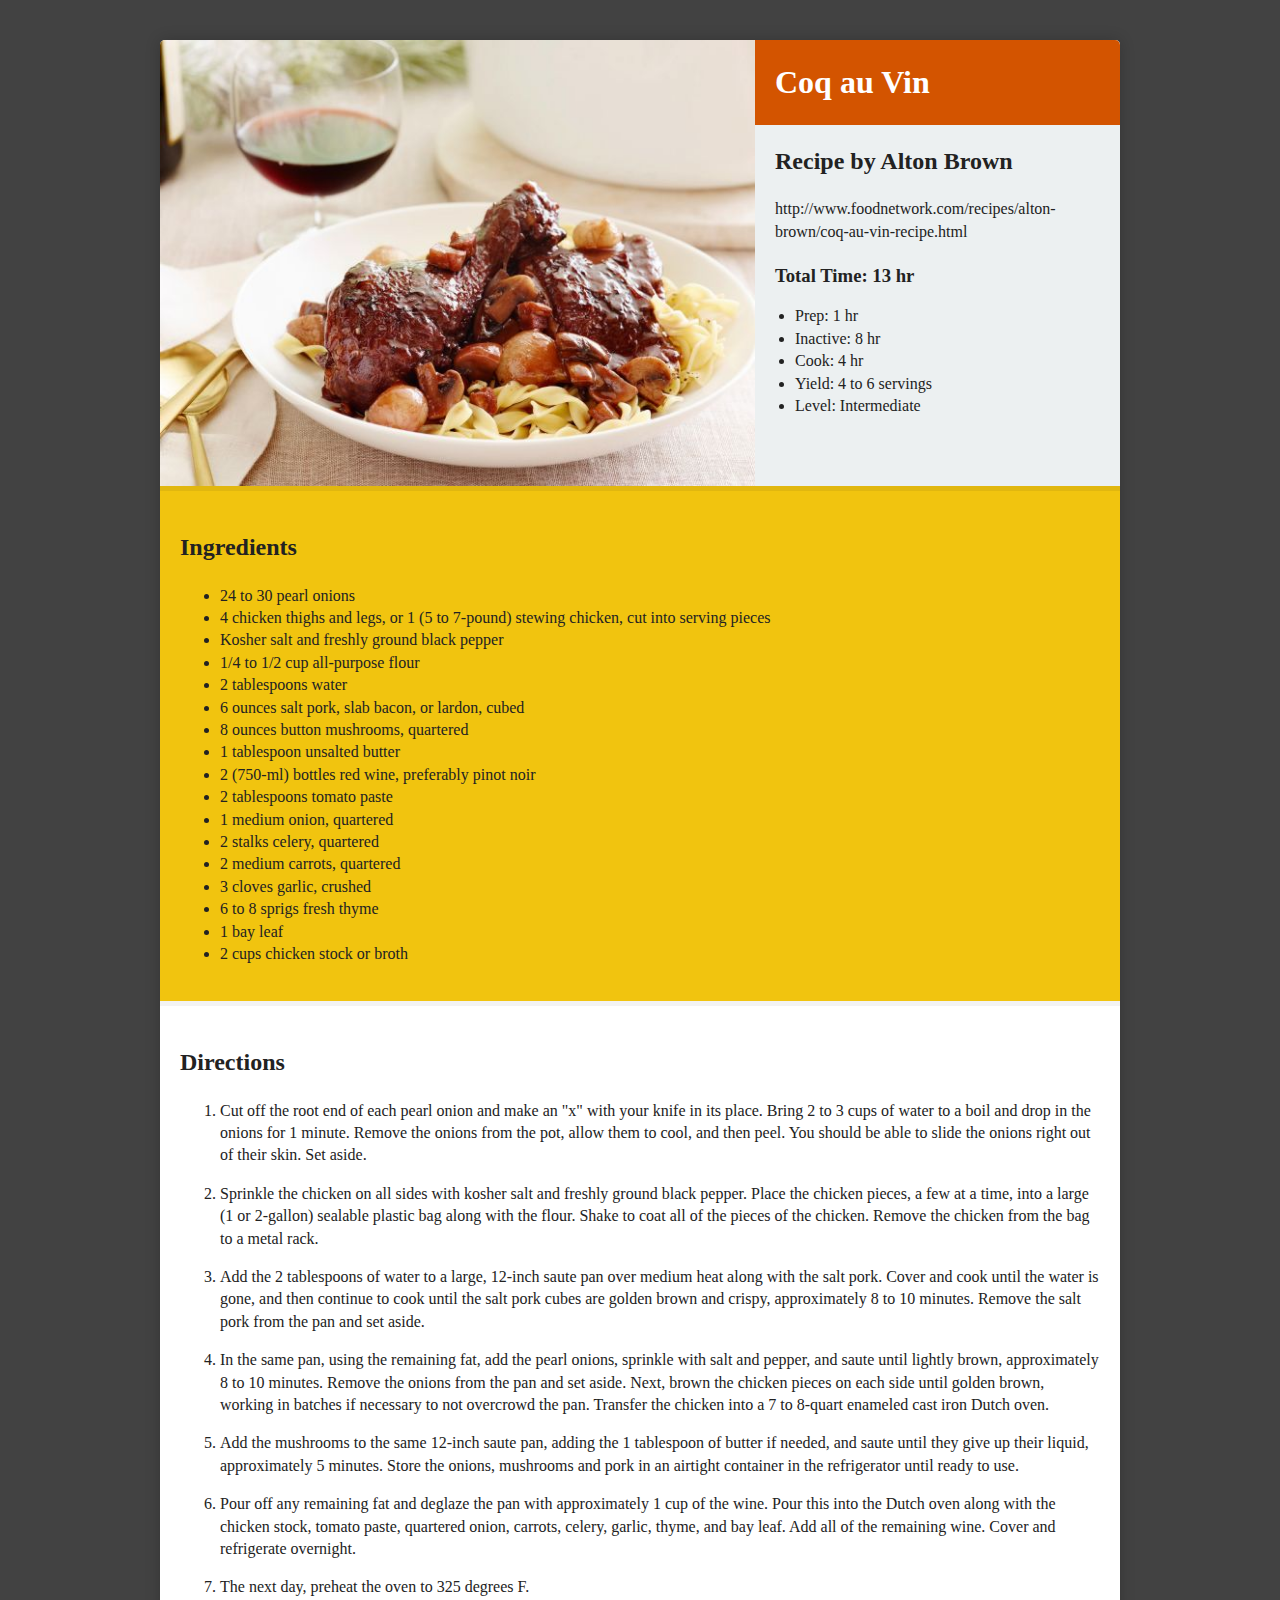
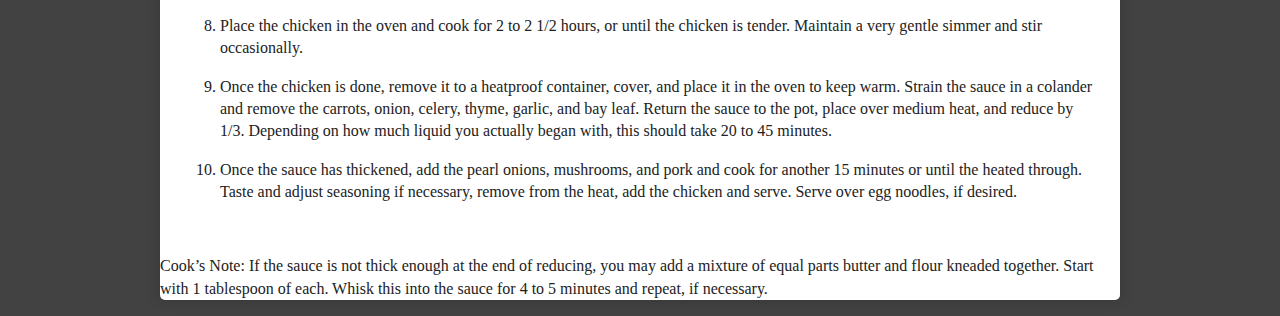
==== week4/coqauvin/index.html @ a29f9f16 "9-30" ====
<!doctype html>
<html class="no-js" lang="">
    <head>
        <meta charset="utf-8">
        <meta http-equiv="X-UA-Compatible" content="IE=edge">
        <title></title>
        <meta name="description" content="">
        <meta name="viewport" content="width=device-width, initial-scale=1">

        <!-- Place favicon.ico and apple-touch-icon(s) in the root directory -->

        <link rel="stylesheet" href="css/normalize.css">
        <link rel="stylesheet" href="css/main.css">
        <script src="js/vendor/modernizr-2.8.3.min.js"></script>
    </head>
    <body>
		<div class="wrap">
			<article class="recipe" id="recipe-1">
				<img alt="coq au vin" src="img/cav.jpg">
				<!--Food Network
					http://www.foodnetwork.com/recipes/alton-brown/coq-au-vin-recipe.html-->
					<section class="recipe-meta">
					<h1>Coq au Vin</h1>
 	  			  <div id="credits">
	   				  <h2>Recipe by Alton Brown</h2>
	   	 			  <p>http://www.foodnetwork.com/recipes/alton-brown/coq-au-vin-recipe.html</p>
				  </div>
	   
	   <div id="times">
	   <h3>Total Time: 13 hr</h3>
	   	<ul>
	  		<li>Prep: 1 hr</li>
	   	 	<li>Inactive: 8 hr</li>
	   	 	<li>Cook: 4 hr</li>

	   	 	<li>Yield: 4 to 6 servings</li>
	   	 	<li>Level: Intermediate</li>
  	 	</ul>
		</div>
	</section>
		<section class="ingredients">
	   <div id="ingredients-list">
		   <h2>Ingredients</h2>
		   <ul>
			   <li>24 to 30 pearl onions</li>
			   <li>4 chicken thighs and legs, or 1 (5 to 7-pound) stewing chicken, cut into serving pieces</li>
			   <li>Kosher salt and freshly ground black pepper</li>
			   <li>1/4 to 1/2 cup all-purpose flour</li>
			   <li>2 tablespoons water</li>
			   <li>6 ounces salt pork, slab bacon, or lardon, cubed</li>
			   <li>8 ounces button mushrooms, quartered</li>
			   <li>1 tablespoon unsalted butter</li>
			   <li>2 (750-ml) bottles red wine, preferably pinot noir</li>
			   <li>2 tablespoons tomato paste</li>
			   <li>1 medium onion, quartered</li>
			   <li>2 stalks celery, quartered</li>
			   <li>2 medium carrots, quartered</li>
			   <li>3 cloves garlic, crushed</li>
			   <li>6 to 8 sprigs fresh thyme</li>
			   <li>1 bay leaf</li>
			   <li>2 cups chicken stock or broth</li>
		   </ul>
	   </div>	
   </section>
	<section class="directions">   	   
	   <div id="directions">
		   <h2>Directions</h2>
		   <ol>
	   		<li><p>Cut off the root end of each pearl onion and make an "x" with your knife in its place. Bring 2 to 3 cups of water to a boil and drop in the onions for 1 minute. Remove the onions from the pot, allow them to cool, and then peel. You should be able to slide the onions right out of their skin. Set aside.</p></li>
			<li><p>Sprinkle the chicken on all sides with kosher salt and freshly ground black pepper. Place the chicken pieces, a few at a time, into a large (1 or 2-gallon) sealable plastic bag along with the flour. Shake to coat all of the pieces of the chicken. Remove the chicken from the bag to a metal rack.</p></li>
			<li><p>Add the 2 tablespoons of water to a large, 12-inch saute pan over medium heat along with the salt pork. Cover and cook until the water is gone, and then continue to cook until the salt pork cubes are golden brown and crispy, approximately 8 to 10 minutes. Remove the salt pork from the pan and set aside.</p></li>
			<li><p>In the same pan, using the remaining fat, add the pearl onions, sprinkle with salt and pepper, and saute until lightly brown, approximately 8 to 10 minutes. Remove the onions from the pan and set aside. Next, brown the chicken pieces on each side until golden brown, working in batches if necessary to not overcrowd the pan. Transfer the chicken into a 7 to 8-quart enameled cast iron Dutch oven.</p></li>
			<li><p>Add the mushrooms to the same 12-inch saute pan, adding the 1 tablespoon of butter if needed, and saute until they give up their liquid, approximately 5 minutes. Store the onions, mushrooms and pork in an airtight container in the refrigerator until ready to use.</p></li>
			<li><p>Pour off any remaining fat and deglaze the pan with approximately 1 cup of the wine. Pour this into the Dutch oven along with the chicken stock, tomato paste, quartered onion, carrots, celery, garlic, thyme, and bay leaf. Add all of the remaining wine. Cover and refrigerate overnight.</p></li>
			<li><p>The next day, preheat the oven to 325 degrees F.</p></li>
			<li><p>Place the chicken in the oven and cook for 2 to 2 1/2 hours, or until the chicken is tender. Maintain a very gentle simmer and stir occasionally.</p></li>
			<li><p>Once the chicken is done, remove it to a heatproof container, cover, and place it in the oven to keep warm. Strain the sauce in a colander and remove the carrots, onion, celery, thyme, garlic, and bay leaf. Return the sauce to the pot, place over medium heat, and reduce by 1/3. Depending on how much liquid you actually began with, this should take 20 to 45 minutes.</p></li>
	   		<li><p>Once the sauce has thickened, add the pearl onions, mushrooms, and pork and cook for another 15 minutes or until the heated through. Taste and adjust seasoning if necessary, remove from the heat, add the chicken and serve. Serve over egg noodles, if desired.</p></li>
		</ol>
		</div>
		</section>
		
	   <div id="aside">
		   <p>Cook’s Note: If the sauce is not thick enough at the end of reducing, you may add a mixture of equal parts butter and flour kneaded together. Start with 1 tablespoon of each. Whisk this into the sauce for 4 to 5 minutes and repeat, if necessary.</p>
		</div>
	</article>
	</div>
    </body>
</html>
---- week4/coqauvin/css/main.css ----
/*
 * What follows is the result of much research on cross-browser styling.
 * Credit left inline and big thanks to Nicolas Gallagher, Jonathan Neal,
 * Kroc Camen, and the H5BP dev community and team.
 */

/* ==========================================================================
   Base styles: opinionated defaults
   ========================================================================== */

html {
    color: #222;
    font-size: 1em;
    line-height: 1.4;
}

/*
 * Remove text-shadow in selection highlight: h5bp.com/i
 * These selection rule sets have to be separate.
 * Customize the background color to match your design.
 */

::-moz-selection {
    background: #b3d4fc;
    text-shadow: none;
}

::selection {
    background: #b3d4fc;
    text-shadow: none;
}

/*
 * A better looking default horizontal rule
 */

hr {
    display: block;
    height: 1px;
    border: 0;
    border-top: 1px solid #ccc;
    margin: 1em 0;
    padding: 0;
}

/*
 * Remove the gap between images, videos, audio and canvas and the bottom of
 * their containers: h5bp.com/i/440
 */

audio,
canvas,
img,
svg,
video {
    vertical-align: middle;
}

/*
 * Remove default fieldset styles.
 */

fieldset {
    border: 0;
    margin: 0;
    padding: 0;
}

/*
 * Allow only vertical resizing of textareas.
 */

textarea {
    resize: vertical;
}

/* ==========================================================================
   Browse Happy prompt
   ========================================================================== */

.browsehappy {
    margin: 0.2em 0;
    background: #ccc;
    color: #000;
    padding: 0.2em 0;
}

/* ==========================================================================
   Author's custom styles
   ========================================================================== */







body {
	background: #424242;
}


.wrap {
	margin: 0 auto;
	width: 960px;
}

.recipe {
	background: #fff;
	border-radius: 5px;
	box-shadow: 0 0 15px rgba(0,0,0,.2);
	margin-top: 40px;
}

.recipe img{
	display: block;
	width: 595px;
	float: left;
	border-top-left-radius: 5px;
}

.recipe-meta{
	float: left;
	width: 365px;
	height:446px;
	background: #ecf0f1;
	border-top-right-radius: 5px;
}

.recipe-meta h1{
	background: #d35400;
	padding: 20px;
	margin: 0;
	color: #fff;
	border-top-right-radius: 5px;
}

.recipe-meta h2, .recipe-meta h3, .recipe-meta p {
	margin: 20px 0 0 0;
	padding: 0 20px;
}

.ingredients{
	clear: both;
	padding: 20px;
	background: #f1c40f;
	border-top: 5px solid #e1b70f;
}

.directions{
	padding: 20px;
	border-top: 5px solid #f3f3f3;
}

/* ul, ol {
	margin: 0 0 10px 0;
	padding: 0;
}

li {
	margin: 0 0 10px 0;
	padding: ;
} */


/* ==========================================================================
   Helper classes
   ========================================================================== */

/*
 * Hide visually and from screen readers: h5bp.com/u
 */

.hidden {
    display: none !important;
    visibility: hidden;
}

/*
 * Hide only visually, but have it available for screen readers: h5bp.com/v
 */

.visuallyhidden {
    border: 0;
    clip: rect(0 0 0 0);
    height: 1px;
    margin: -1px;
    overflow: hidden;
    padding: 0;
    position: absolute;
    width: 1px;
}

/*
 * Extends the .visuallyhidden class to allow the element to be focusable
 * when navigated to via the keyboard: h5bp.com/p
 */

.visuallyhidden.focusable:active,
.visuallyhidden.focusable:focus {
    clip: auto;
    height: auto;
    margin: 0;
    overflow: visible;
    position: static;
    width: auto;
}

/*
 * Hide visually and from screen readers, but maintain layout
 */

.invisible {
    visibility: hidden;
}

/*
 * Clearfix: contain floats
 *
 * For modern browsers
 * 1. The space content is one way to avoid an Opera bug when the
 *    `contenteditable` attribute is included anywhere else in the document.
 *    Otherwise it causes space to appear at the top and bottom of elements
 *    that receive the `clearfix` class.
 * 2. The use of `table` rather than `block` is only necessary if using
 *    `:before` to contain the top-margins of child elements.
 */

.clearfix:before,
.clearfix:after {
    content: " "; /* 1 */
    display: table; /* 2 */
}

.clearfix:after {
    clear: both;
}

/* ==========================================================================
   EXAMPLE Media Queries for Responsive Design.
   These examples override the primary ('mobile first') styles.
   Modify as content requires.
   ========================================================================== */

@media only screen and (min-width: 35em) {
    /* Style adjustments for viewports that meet the condition */
}

@media print,
       (-o-min-device-pixel-ratio: 5/4),
       (-webkit-min-device-pixel-ratio: 1.25),
       (min-resolution: 120dpi) {
    /* Style adjustments for high resolution devices */
}

/* ==========================================================================
   Print styles.
   Inlined to avoid the additional HTTP request: h5bp.com/r
   ========================================================================== */

@media print {
    *,
    *:before,
    *:after {
        background: transparent !important;
        color: #000 !important; /* Black prints faster: h5bp.com/s */
        box-shadow: none !important;
        text-shadow: none !important;
    }

    a,
    a:visited {
        text-decoration: underline;
    }

    a[href]:after {
        content: " (" attr(href) ")";
    }

    abbr[title]:after {
        content: " (" attr(title) ")";
    }

    /*
     * Don't show links that are fragment identifiers,
     * or use the `javascript:` pseudo protocol
     */

    a[href^="#"]:after,
    a[href^="javascript:"]:after {
        content: "";
    }

    pre,
    blockquote {
        border: 1px solid #999;
        page-break-inside: avoid;
    }

    thead {
        display: table-header-group; /* h5bp.com/t */
    }

    tr,
    img {
        page-break-inside: avoid;
    }

    img {
        max-width: 100% !important;
    }

    p,
    h2,
    h3 {
        orphans: 3;
        widows: 3;
    }

    h2,
    h3 {
        page-break-after: avoid;
    }
}
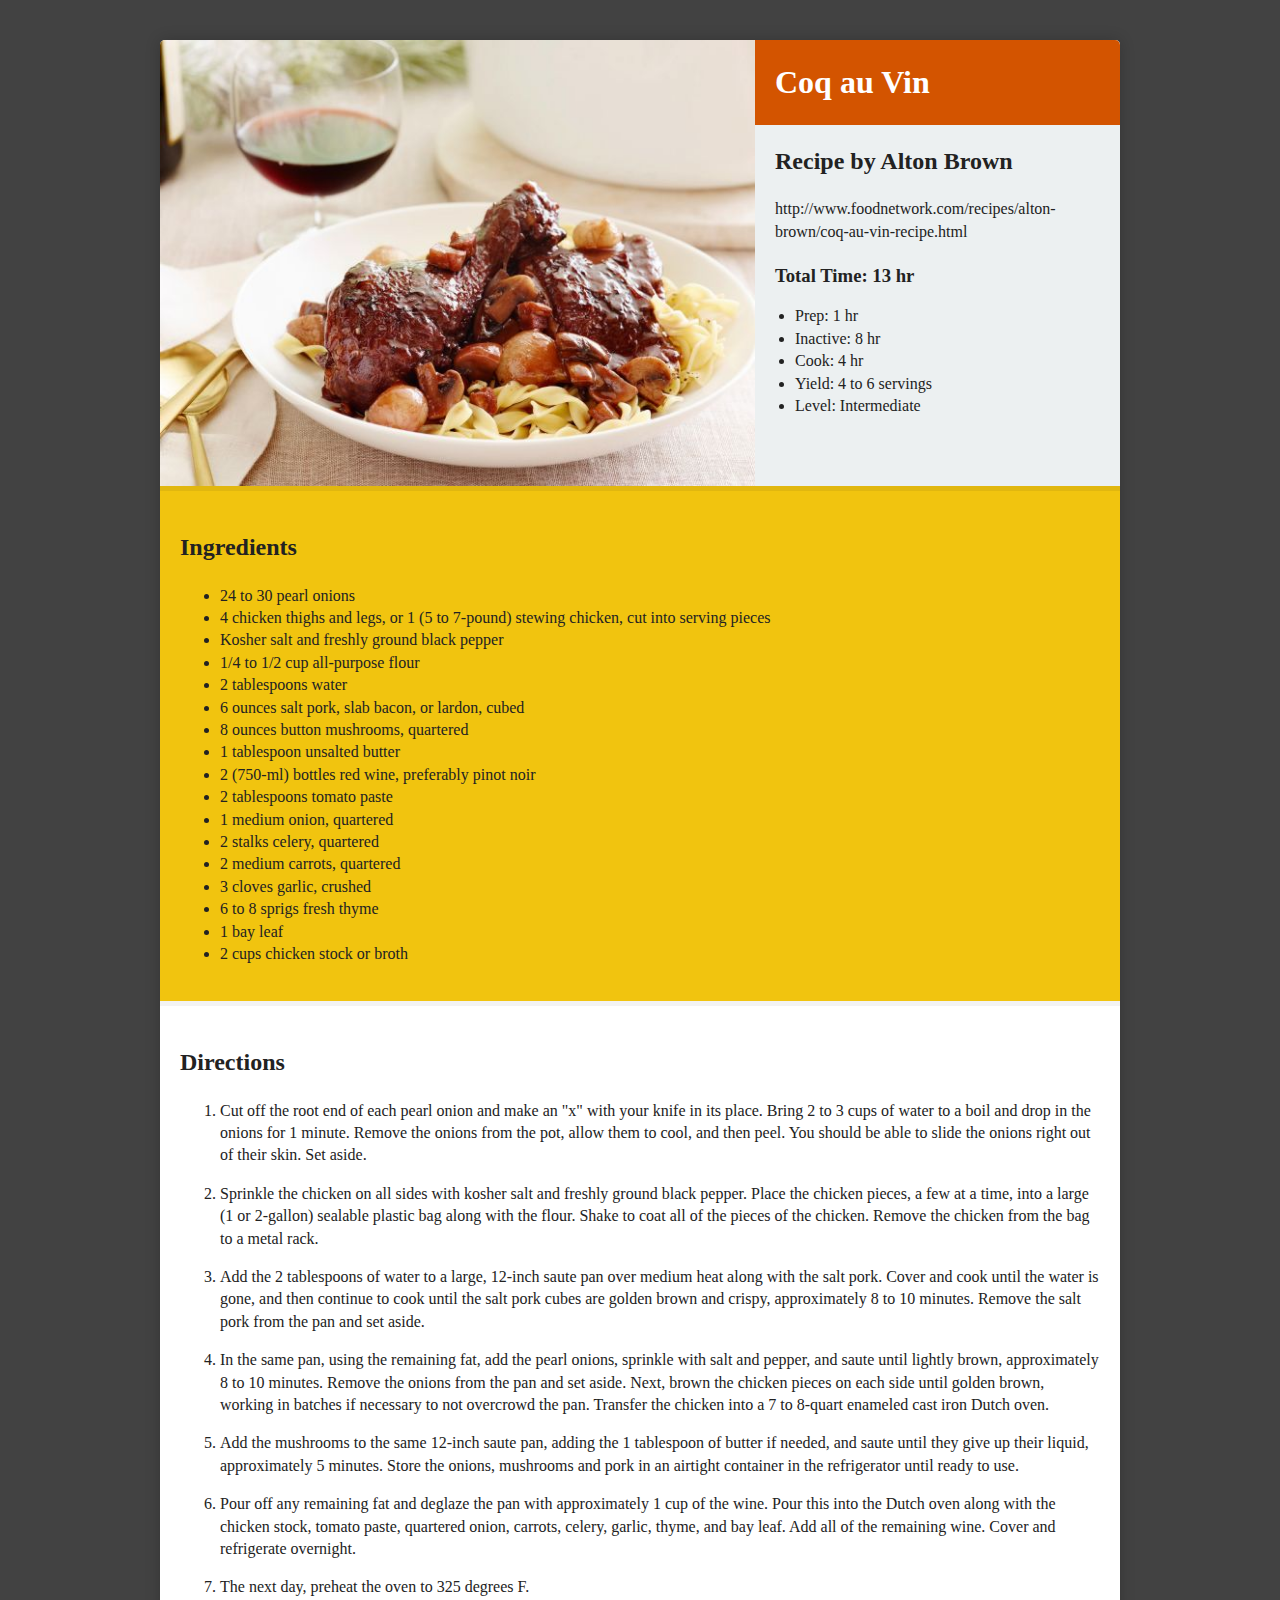
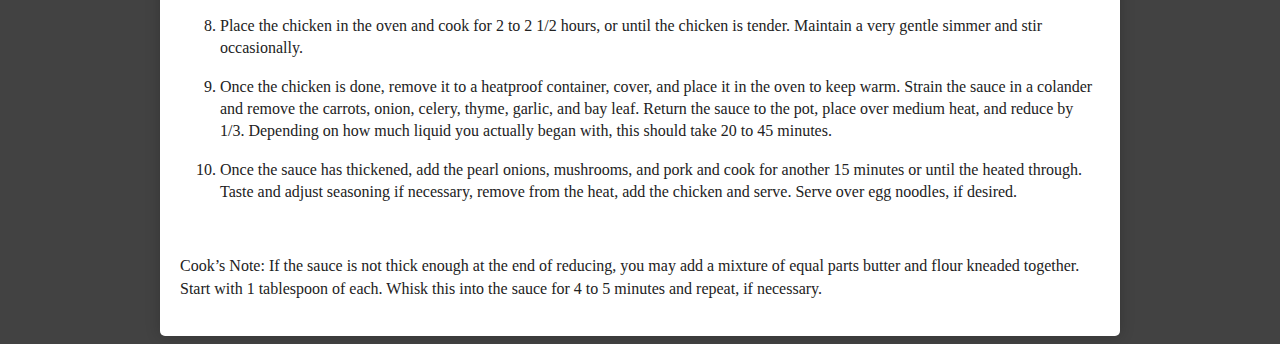
==== commit f95c0e32: "9-30-2" ====
--- a/week4/coqauvin/index.html
+++ b/week4/coqauvin/index.html
@@ -80,7 +80,7 @@
 		</div>
 		</section>
 		
-	   <div id="aside">
+	   <div class="aside">
 		   <p>Cook’s Note: If the sauce is not thick enough at the end of reducing, you may add a mixture of equal parts butter and flour kneaded together. Start with 1 tablespoon of each. Whisk this into the sauce for 4 to 5 minutes and repeat, if necessary.</p>
 		</div>
 	</article>
--- a/week4/coqauvin/css/main.css
+++ b/week4/coqauvin/css/main.css
@@ -133,6 +133,7 @@
 	margin: 0;
 	color: #fff;
 	border-top-right-radius: 5px;
+	font-size: 200%;
 }
 
 .recipe-meta h2, .recipe-meta h3, .recipe-meta p {
@@ -151,6 +152,13 @@
 	padding: 20px;
 	border-top: 5px solid #f3f3f3;
 }
+
+.aside{
+	padding-left: 20px;
+	padding-right: 20px;
+	padding-bottom: 20px;
+}
+
 
 /* ul, ol {
 	margin: 0 0 10px 0;
